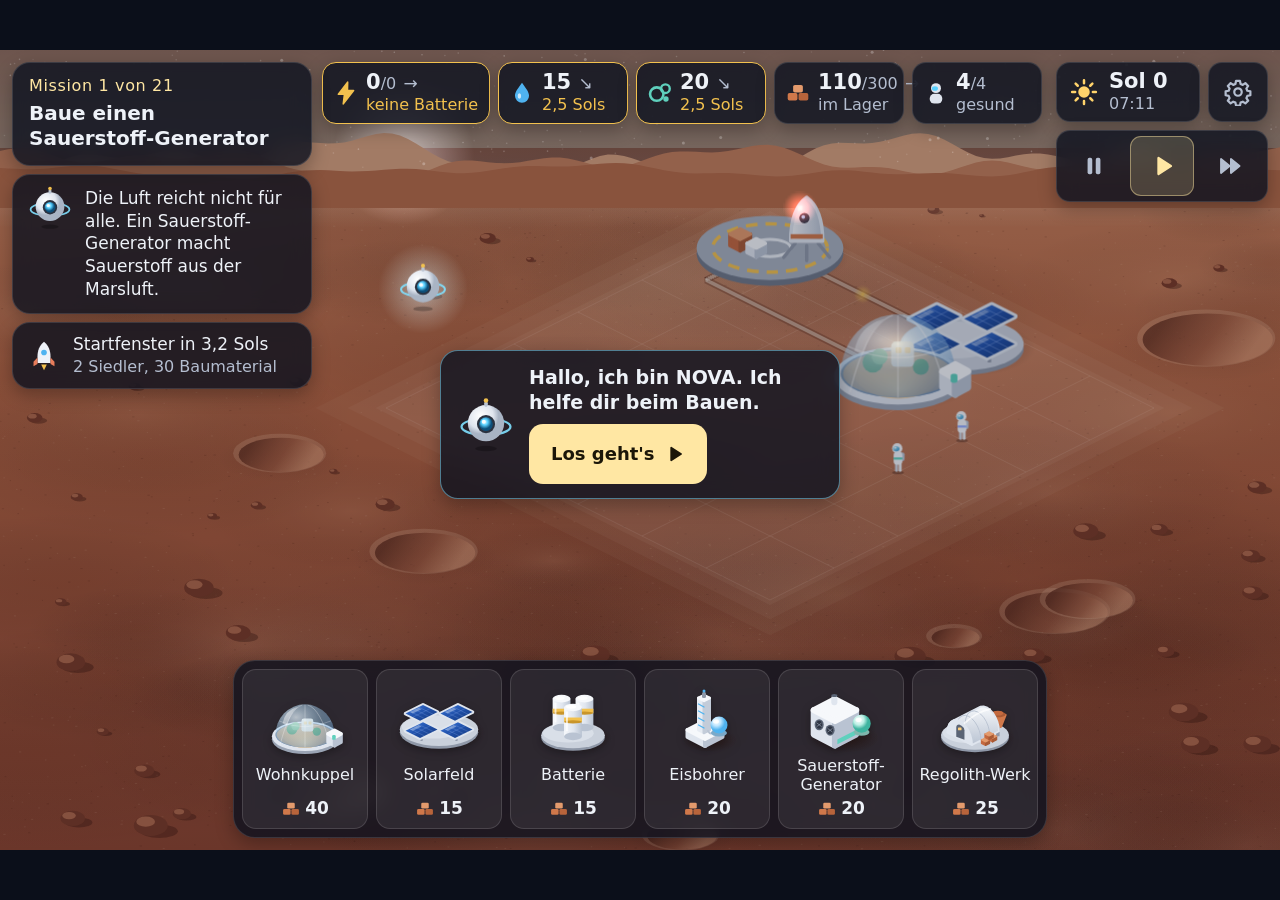
==== neue-heimat/spiel.html @ 96cd7148 "Content-Update 2026-11-18 10:43" ====
<!doctype html>
<html lang="de">
<head>
<meta charset="utf-8">
<meta name="viewport" content="width=device-width,initial-scale=1,user-scalable=no">
<title>Mission Neue Heimat</title>
<style>
  @font-face { font-family: Lexend; src: url(fonts/lexend-latin-400-normal.woff2) format('woff2'); font-weight: 400; }
  @font-face { font-family: Lexend; src: url(fonts/lexend-latin-600-normal.woff2) format('woff2'); font-weight: 600; }
  /* Layout: Bühne 1280×800 – links Missionsspalte, oben Ressourcen, rechts oben Uhr/Tempo, unten Bau-Dock (Daumenzone). */
  :root {
    --glas: rgba(12, 17, 31, .80); --glas-hell: rgba(255, 255, 255, .07); --glas-rand: rgba(255, 255, 255, .13);
    --text: #eef2f8; --text-2: #b4bed0; --akzent: #ffe7a3;
    --strom: #f2c14e; --wasser: #4fb3f0; --luft: #5fd0bd; --material: #d0784a;
    --gelb: #f2c14e; --rot: #ff6b5e; --rot-text: #ff8a7e; --gruen: #6fd39b;
    --radius: 18px; --radius-klein: 14px;
    --feder: cubic-bezier(.34, 1.56, .64, 1);
  }
  html, body { margin: 0; height: 100%; background: #0b0f1a; color: var(--text); font: 17px/1.35 Lexend, system-ui, sans-serif; overflow: hidden; -webkit-user-select: none; user-select: none; -webkit-tap-highlight-color: transparent; }
  button { font: inherit; color: inherit; cursor: pointer; }
  button:focus-visible { outline: 3px solid var(--akzent); outline-offset: 2px; }
  .sym { width: 1.4em; height: 1.4em; flex: none; display: block; }
  /* Bühne 1280×800, als Ganzes auf den Bildschirm skaliert (main.ts: passeBuehneAn); position:fixed darin bezieht sich auf die Bühne */
  #buehne { position: absolute; left: 0; top: 0; width: 1280px; height: 800px; transform-origin: 0 0; overflow: hidden; }
  #welt { position: absolute; inset: 0; }
  #hochkant { position: fixed; inset: 0; display: none; flex-direction: column; gap: 16px; align-items: center; justify-content: center; text-align: center; padding: 24px; background: #0b0f1a; font-size: 20px; z-index: 10; }
  #hochkant .sym { width: 64px; height: 64px; }
  @media (orientation: portrait) { #hochkant { display: flex; } }
  .glas { background: var(--glas); border: 1px solid var(--glas-rand); border-radius: var(--radius); backdrop-filter: blur(10px); -webkit-backdrop-filter: blur(10px); box-shadow: 0 6px 18px rgba(0, 0, 0, .28); }
  .feder { transition: transform .35s var(--feder); }
  .feder:active { transform: scale(.94); transition-duration: .08s; }

  /* Ressourcen oben */
  #leiste { position: fixed; top: 12px; left: 322px; display: flex; gap: 8px; }
  .chip { width: 130px; box-sizing: border-box; padding: 7px 10px; display: grid; grid-template-columns: auto 1fr; column-gap: 7px; align-items: center; border-radius: var(--radius-klein); }
  #chip-strom { width: 168px; }
  .chip .sym { grid-row: span 2; width: 26px; height: 26px; }
  .c-wert { font-weight: 600; font-size: 21px; line-height: 1.15; white-space: nowrap; }
  .c-wert small { font-weight: 400; color: var(--text-2); font-size: 16px; }
  .c-trend { color: var(--text-2); font-weight: 400; font-size: 17px; }
  .c-unten { font-size: 16px; color: var(--text-2); white-space: nowrap; overflow: hidden; text-overflow: ellipsis; }
  .chip.gelb { border-color: var(--gelb); } .chip.gelb .c-unten { color: var(--gelb); }
  .chip.rot { border-color: var(--rot); animation: puls 1.2s ease-in-out infinite; } .chip.rot .c-unten { color: var(--rot-text); }
  @keyframes puls { 50% { box-shadow: 0 0 0 5px rgba(255, 107, 94, .35); } }

  /* rechts oben: Uhr und Tempo */
  #oben-rechts { position: fixed; top: 12px; right: 12px; display: flex; flex-direction: column; align-items: stretch; gap: 8px; width: 212px; }
  #oben-zeile { display: flex; gap: 8px; }
  #uhr { flex: 1; padding: 6px 12px; display: grid; grid-template-columns: auto 1fr; column-gap: 10px; align-items: center; border-radius: var(--radius-klein); }
  #uhr .sym { grid-row: span 2; }
  #menue { width: 60px; flex: none; border-radius: var(--radius-klein); display: flex; align-items: center; justify-content: center; color: var(--text-2); }
  #menue .sym { width: 28px; height: 28px; }
  #menue-panel { position: fixed; z-index: 12; top: 156px; right: 12px; width: 340px; box-sizing: border-box; padding: 14px 16px; display: flex; flex-direction: column; gap: 12px; }
  .m-titel { font-size: 20px; font-weight: 600; }
  .m-zeile { display: flex; align-items: center; justify-content: space-between; gap: 10px; font-size: 17px; }
  .m-wahl { display: flex; gap: 4px; padding: 4px; border-radius: var(--radius-klein); background: var(--glas-hell); }
  .m-wahl button { min-width: 64px; min-height: 60px; border: 0; border-radius: 10px; background: transparent; color: var(--text-2); font-size: 16px; }
  .m-wahl button.an { background: rgba(255, 231, 163, .2); color: var(--akzent); box-shadow: inset 0 0 0 1px rgba(255, 231, 163, .45); }
  .m-schalter { width: 84px; height: 60px; border: 0; border-radius: 30px; background: var(--glas-hell); position: relative; }
  .m-schalter i { position: absolute; left: 6px; top: 6px; width: 48px; height: 48px; border-radius: 50%; background: var(--text-2); transition: left .3s var(--feder), background .2s; }
  .m-schalter.an { background: rgba(111, 211, 155, .3); } .m-schalter.an i { left: 30px; background: var(--gruen); }
  .m-ende { min-height: 60px; border: 1px solid var(--glas-rand); border-radius: var(--radius-klein); background: var(--glas-hell); display: flex; gap: 10px; align-items: center; justify-content: center; font-size: 17px; }
  .m-ende .sym { width: 24px; height: 24px; }
  #uhr .sym { width: 30px; height: 30px; }
  #uhr-sol { font-weight: 600; font-size: 21px; line-height: 1.15; white-space: nowrap; } #uhr-zeit { color: var(--text-2); font-size: 16px; font-variant-numeric: tabular-nums; }
  #tempo { display: flex; gap: 4px; padding: 5px; border-radius: var(--radius-klein); }
  #tempo button { flex: 1; border: 0; background: transparent; border-radius: 11px; min-height: 60px; display: flex; align-items: center; justify-content: center; color: var(--text-2); }
  #tempo button .sym { width: 28px; height: 28px; }
  #tempo button.an { background: rgba(255, 231, 163, .18); color: var(--akzent); box-shadow: inset 0 0 0 1px rgba(255, 231, 163, .45); }

  /* linke Spalte */
  #links { position: fixed; top: 12px; left: 12px; width: 300px; display: flex; flex-direction: column; gap: 8px; }
  #missionslog { padding: 12px 16px 14px; }
  #mission-zahl { font-size: 16px; color: var(--akzent); letter-spacing: .04em; }
  #mission { font-weight: 600; font-size: 20px; line-height: 1.25; margin-top: 4px; text-wrap: balance; }
  #berater-box { padding: 12px 14px; display: flex; gap: 12px; align-items: flex-start; }
  #berater-box img { width: 46px; height: 46px; flex: none; margin-top: -2px; }
  #berater { font-size: 17px; }
  #lieferung { padding: 10px 14px; display: flex; gap: 12px; align-items: center; }
  #lieferung .sym { width: 34px; height: 34px; }
  #lieferung-text { font-size: 17px; } #lieferung-text small { display: block; color: var(--text-2); font-size: 16px; }

  /* Meldungen (links unten über dem Dock) */
  #meldungen { position: fixed; left: 12px; bottom: 196px; width: 300px; display: flex; flex-direction: column-reverse; gap: 8px; pointer-events: none; }
  .meldung { padding: 9px 12px; font-size: 16px; display: flex; gap: 10px; align-items: flex-start; background: var(--glas); border: 1px solid var(--glas-rand); border-radius: var(--radius-klein); transition: opacity .5s, transform .5s var(--feder); }
  .meldung .sym { width: 24px; height: 24px; }
  .meldung.neu { opacity: 0; transform: translateX(-24px); }
  .meldung.gut { border-color: rgba(111, 211, 155, .55); } .meldung.warn { border-color: rgba(242, 193, 78, .7); }
  .meldung.weg { opacity: 0; }

  /* Bau-Dock unten */
  #dock { position: fixed; bottom: 12px; left: 50%; transform: translateX(-50%); display: flex; gap: 8px; padding: 8px; border-radius: 22px; }
  .karte { width: 126px; height: 160px; box-sizing: border-box; border: 1px solid var(--glas-rand); border-radius: var(--radius-klein); background: var(--glas-hell); display: flex; flex-direction: column; align-items: center; gap: 2px; padding: 6px 6px 8px; }
  .k-bild { width: 96px; height: 78px; object-fit: contain; filter: drop-shadow(0 3px 4px rgba(0, 0, 0, .3)); }
  .k-name { font-size: 16px; line-height: 1.15; text-align: center; flex: 1; display: flex; align-items: center; }
  .k-preis { font-size: 17px; font-weight: 600; display: flex; align-items: center; gap: 4px; }
  .k-preis .sym { width: 20px; height: 20px; }
  .karte.gewaehlt { border-color: var(--akzent); background: rgba(255, 231, 163, .16); box-shadow: 0 0 0 3px rgba(255, 231, 163, .35); transform: translateY(-8px); }
  .karte.teuer .k-bild { opacity: .4; filter: grayscale(.7); }
  .karte.teuer .k-preis { color: var(--rot-text); }
  #rueckgaengig { position: fixed; bottom: 12px; right: 12px; min-width: 150px; min-height: 72px; padding: 0 16px; display: flex; gap: 10px; align-items: center; justify-content: center; font-size: 17px; font-weight: 600; }
  #rueckgaengig .sym { width: 26px; height: 26px; }

  /* Info zu einem Gebäude */
  #info { position: fixed; right: 12px; top: 164px; width: 320px; padding: 16px; box-sizing: border-box; display: flex; flex-direction: column; gap: 10px; }
  #info-kopf { display: flex; gap: 12px; align-items: center; }
  #info-kopf > div { flex: 1; min-width: 0; }
  #info-zu { width: 56px; height: 56px; flex: none; margin: -6px -6px 0 0; border: 0; border-radius: var(--radius-klein); background: var(--glas-hell); display: flex; align-items: center; justify-content: center; }
  #info-zu .sym { width: 26px; height: 26px; }
  #info-kopf img { width: 60px; height: 56px; object-fit: contain; flex: none; }
  #info-titel { font-weight: 600; font-size: 21px; line-height: 1.2; }
  #info-lage { font-size: 16px; color: var(--text-2); }
  #info-text { font-size: 17px; }
  #info-abriss { min-height: 64px; border: 1px solid rgba(255, 107, 94, .6); background: var(--glas-hell); border-radius: var(--radius-klein); display: flex; gap: 8px; align-items: center; justify-content: center; font-size: 17px; color: #ffb3aa; }
  #info-abriss .sym { width: 24px; height: 24px; }
  #info-abriss small { font-size: 16px; color: var(--text-2); }
  #info-abriss:disabled { border-color: var(--glas-rand); color: var(--text-2); cursor: default; }
  /* Kuppel-Querschnitt */
  #querschnitt { position: fixed; inset: 0; z-index: 15; background: rgba(4, 6, 14, .55); display: flex; align-items: center; justify-content: center; transition: background .25s; }
  #querschnitt.zu { background: rgba(4, 6, 14, 0); }
  .qs-panel { width: 820px; box-sizing: border-box; padding: 14px 30px 18px; display: flex; flex-direction: column; gap: 10px; transition: transform .45s var(--feder), opacity .25s; }
  #querschnitt.zu .qs-panel { transform: scale(.12); opacity: 0; transition-timing-function: ease-in; transition-duration: .25s; }
  .qs-kopf { display: flex; align-items: center; gap: 12px; }
  .qs-kopf > div { flex: 1; }
  .qs-titel { font-size: 24px; font-weight: 600; } .qs-unter { color: var(--text-2); font-size: 16px; }
  .qs-zu { width: 60px; height: 60px; border: 0; border-radius: var(--radius-klein); background: var(--glas-hell); display: flex; align-items: center; justify-content: center; }
  .qs-zu .sym { width: 28px; height: 28px; }
  .qs-bild { position: relative; width: 760px; height: 400px; border-radius: var(--radius-klein); overflow: hidden; }
  .qs-hinter { width: 100%; height: 100%; display: block; }
  .qs-person { position: absolute; display: flex; flex-direction: column; align-items: center; }
  .qs-person img { width: 100%; display: block; }
  .qs-name { position: absolute; bottom: 100%; margin-bottom: 4px; white-space: nowrap; font-size: 16px; font-weight: 600; padding: 2px 9px; border-radius: 999px; background: rgba(12, 17, 31, .82); display: flex; gap: 5px; align-items: center; }
  .qs-name .sym { width: 18px; height: 18px; }
  .qs-name.muede { box-shadow: inset 0 0 0 1.5px var(--gelb); } .qs-name.krank { box-shadow: inset 0 0 0 1.5px var(--rot); }
  .qs-fuss { display: flex; gap: 14px; align-items: flex-end; }
  .qs-fakten { flex: 1; display: flex; flex-direction: column; gap: 6px; font-size: 16px; }
  .qs-fakten > div { display: flex; gap: 8px; align-items: flex-start; }
  .qs-fakten .sym { width: 22px; height: 22px; } .qs-fakten .kalt { color: #ffd58a; }
  .qs-abriss { min-height: 60px; padding: 0 16px; border: 1px solid rgba(255, 107, 94, .6); background: var(--glas-hell); border-radius: var(--radius-klein); display: flex; gap: 8px; align-items: center; color: #ffb3aa; font-size: 16px; }
  .qs-abriss .sym { width: 22px; height: 22px; }
  .qs-abriss:disabled { border-color: var(--glas-rand); color: var(--text-2); }
  /* Tutorial: Ring um das Ziel, NOVA-Sprechblase */
  #tut-ring { position: fixed; z-index: 10; border-radius: 22px; box-shadow: 0 0 0 3px var(--akzent), 0 0 24px 6px rgba(255, 231, 163, .55); pointer-events: none; animation: tutpuls 1.4s ease-in-out infinite; transition: all .45s var(--feder); }
  @keyframes tutpuls { 50% { box-shadow: 0 0 0 5px var(--akzent), 0 0 34px 12px rgba(255, 231, 163, .35); } }
  #tut-blase { position: fixed; z-index: 11; box-sizing: border-box; padding: 14px 16px; display: flex; gap: 14px; align-items: center; border-color: rgba(127, 224, 255, .5); transition: left .45s var(--feder), top .45s var(--feder); }
  #tut-blase img { width: 58px; height: 58px; flex: none; animation: schweben 2.4s ease-in-out infinite; }
  @keyframes schweben { 50% { transform: translateY(-4px); } }
  .tut-text { font-size: 19px; font-weight: 600; line-height: 1.3; }
  .tut-knopf { margin-top: 10px; min-height: 60px; padding: 0 22px; border: 0; border-radius: var(--radius-klein); background: var(--akzent); color: #1b1608; font-weight: 600; font-size: 18px; display: flex; gap: 8px; align-items: center; }
  .tut-knopf .sym { width: 22px; height: 22px; }
  /* Feierabend */
  #feierabend { position: fixed; inset: 0; z-index: 20; background: rgba(4, 6, 14, .6); display: flex; align-items: center; justify-content: center; }
  .fa-karte { width: 560px; box-sizing: border-box; padding: 22px 26px; display: flex; flex-direction: column; gap: 14px; animation: aufgehen .5s var(--feder); }
  @keyframes aufgehen { from { transform: scale(.85) translateY(20px); opacity: 0; } }
  .fa-kopf { display: flex; gap: 14px; align-items: center; }
  .fa-kopf .sym { width: 44px; height: 44px; }
  .fa-titel { font-size: 28px; font-weight: 600; } .fa-unter { color: var(--text-2); font-size: 16px; }
  .fa-liste { display: flex; flex-direction: column; gap: 8px; }
  .fa-zeile { display: flex; gap: 10px; align-items: center; font-size: 17px; min-height: 36px; }
  .fa-zeile .sym { width: 26px; height: 26px; } .fa-zeile.warn { color: #ffd58a; }
  .fa-bilder { display: flex; gap: 2px; flex-wrap: wrap; } .fa-bilder img { width: 52px; height: 44px; object-fit: contain; }
  .fa-ziel { padding: 10px 14px; border-radius: var(--radius-klein); background: var(--glas-hell); font-size: 17px; }
  .fa-ziel span { color: var(--akzent); font-weight: 600; }
  .fa-knoepfe { display: flex; gap: 10px; }
  .fa-weiter { flex: 1.4; min-height: 72px; border: 0; border-radius: var(--radius-klein); background: var(--akzent); color: #1b1608; font-weight: 600; font-size: 19px; display: flex; gap: 8px; align-items: center; justify-content: center; }
  .fa-weiter .sym { width: 24px; height: 24px; }
  .fa-schluss { flex: 1; min-height: 72px; border: 1px solid var(--glas-rand); border-radius: var(--radius-klein); background: var(--glas-hell); font-size: 17px; }
  .fa-abschied { align-items: center; text-align: center; } .fa-abschied > .sym { width: 56px; height: 56px; } .fa-abschied .fa-weiter { flex: none; padding: 0 24px; width: 100%; }
  [hidden] { display: none !important; }
  /* Hochkant gehalten: Hinweis über allem (außerhalb der skalierten Bühne, damit er groß bleibt) */
  #drehen { position: fixed; inset: 0; z-index: 50; background: #0b0f1a; color: var(--text); display: flex; flex-direction: column; align-items: center; justify-content: center; gap: 22px; font-size: 26px; font-weight: 600; text-align: center; padding: 24px; }
  #drehen[hidden] { display: none; }
  #drehen .sym { width: 120px; height: 120px; color: var(--akzent); animation: drehen 2.4s var(--feder) infinite; }
  #drehen small { font-size: 19px; font-weight: 400; color: var(--text-2); }
  @keyframes drehen { 0%, 25% { transform: rotate(90deg); } 60%, 100% { transform: rotate(0deg); } }
  /* Messmodus: Glas ohne Unschärfe (deckender) */
  body.ohne-glas .glas { backdrop-filter: none; -webkit-backdrop-filter: none; background: rgba(12, 17, 31, .92); }
  /* Weniger Bewegung (Einstellung; Standard folgt prefers-reduced-motion) */
  body.ruhig *, body.ruhig *::before { transition: none !important; animation: none !important; }
</style>
</head>
<body>
<div id="hochkant"></div>
<div id="buehne">
<div id="welt"></div>
<div id="leiste">
  <div class="chip glas" id="chip-strom"></div>
  <div class="chip glas" id="chip-wasser"></div>
  <div class="chip glas" id="chip-luft"></div>
  <div class="chip glas" id="chip-material"></div>
  <div class="chip glas" id="chip-bewohner"></div>
</div>
<div id="links">
  <div id="missionslog" class="glas"><div id="mission-zahl"></div><div id="mission"></div></div>
  <div id="berater-box" class="glas"><img id="nova-bild" alt=""><span id="berater"></span></div>
  <div id="lieferung" class="glas"></div>
</div>
<div id="oben-rechts">
  <div id="oben-zeile"><div id="uhr" class="glas"></div><button id="menue" class="glas feder" aria-label="Einstellungen"></button></div>
  <div id="tempo" class="glas"><button id="tempo-pause" class="feder" aria-label="Pause"></button><button id="tempo-1" class="feder" aria-label="Normal"></button><button id="tempo-2" class="feder" aria-label="Doppelt so schnell"></button></div>
</div>
<div id="meldungen"></div>
<button id="rueckgaengig" class="glas feder" hidden></button>
<div id="info" class="glas" hidden>
  <div id="info-kopf"><img id="info-bild" alt=""><div><div id="info-titel"></div><div id="info-lage"></div></div><button id="info-zu" class="feder" aria-label="Schließen"></button></div>
  <div id="info-text"></div>
  <button id="info-abriss" class="feder"></button>
</div>
<div id="dock" class="glas"></div>
</div>
<script src="phaser.min.js"></script>
<script src="spiel.js"></script>
</body>
</html>
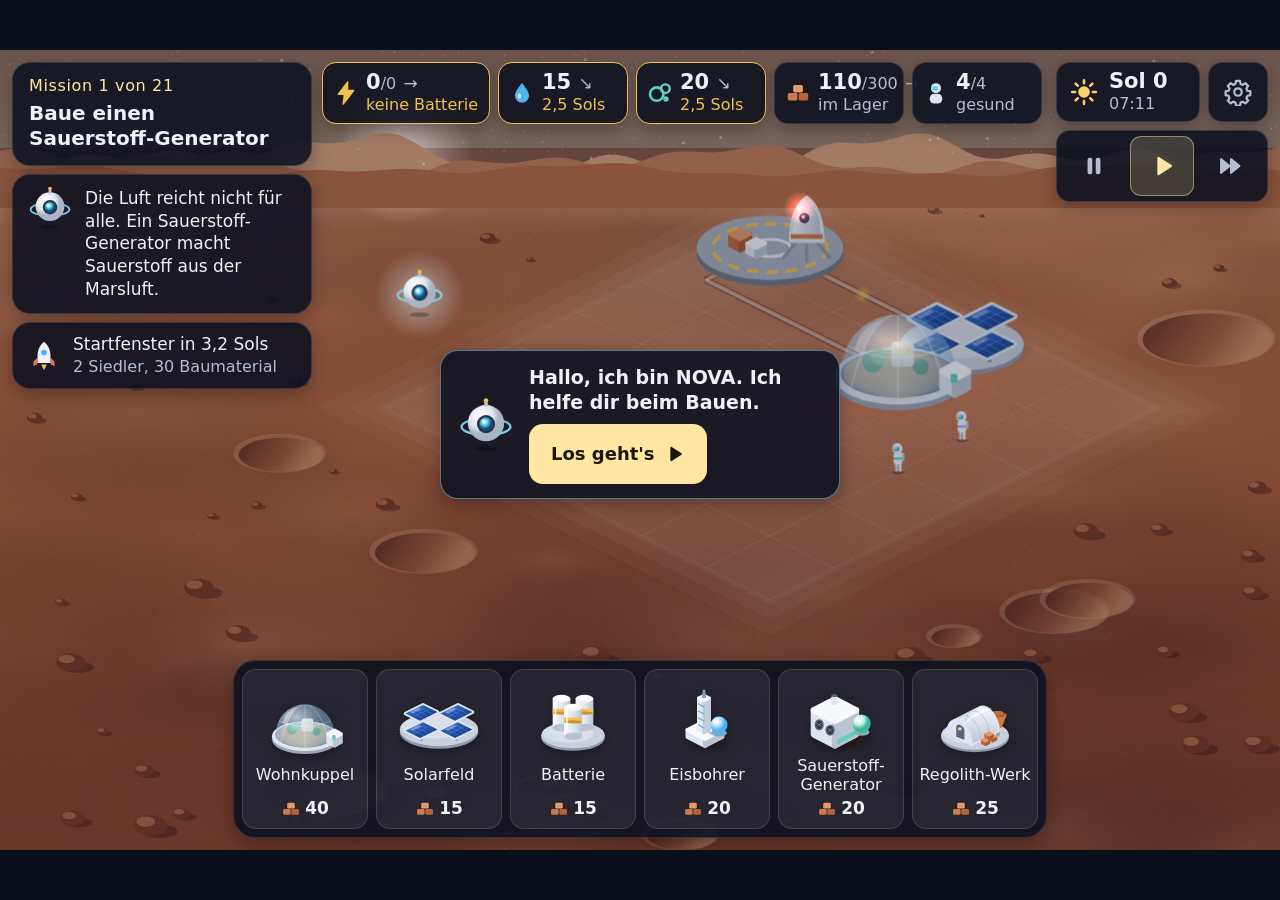
==== commit 383c36dd: "Content-Update 2026-11-18 16:27" ====
--- a/neue-heimat/spiel.html
+++ b/neue-heimat/spiel.html
@@ -9,7 +9,7 @@
   @font-face { font-family: Lexend; src: url(fonts/lexend-latin-600-normal.woff2) format('woff2'); font-weight: 600; }
   /* Layout: Bühne 1280×800 – links Missionsspalte, oben Ressourcen, rechts oben Uhr/Tempo, unten Bau-Dock (Daumenzone). */
   :root {
-    --glas: rgba(12, 17, 31, .80); --glas-hell: rgba(255, 255, 255, .07); --glas-rand: rgba(255, 255, 255, .13);
+    --glas: rgba(12, 17, 31, .88); --glas-hell: rgba(255, 255, 255, .07); --glas-rand: rgba(255, 255, 255, .13);
     --text: #eef2f8; --text-2: #b4bed0; --akzent: #ffe7a3;
     --strom: #f2c14e; --wasser: #4fb3f0; --luft: #5fd0bd; --material: #d0784a;
     --gelb: #f2c14e; --rot: #ff6b5e; --rot-text: #ff8a7e; --gruen: #6fd39b;
@@ -26,7 +26,7 @@
   #hochkant { position: fixed; inset: 0; display: none; flex-direction: column; gap: 16px; align-items: center; justify-content: center; text-align: center; padding: 24px; background: #0b0f1a; font-size: 20px; z-index: 10; }
   #hochkant .sym { width: 64px; height: 64px; }
   @media (orientation: portrait) { #hochkant { display: flex; } }
-  .glas { background: var(--glas); border: 1px solid var(--glas-rand); border-radius: var(--radius); backdrop-filter: blur(10px); -webkit-backdrop-filter: blur(10px); box-shadow: 0 6px 18px rgba(0, 0, 0, .28); }
+  .glas { background: var(--glas); border: 1px solid var(--glas-rand); border-radius: var(--radius); box-shadow: 0 6px 18px rgba(0, 0, 0, .28); }
   .feder { transition: transform .35s var(--feder); }
   .feder:active { transform: scale(.94); transition-duration: .08s; }
 
@@ -40,8 +40,10 @@
   .c-trend { color: var(--text-2); font-weight: 400; font-size: 17px; }
   .c-unten { font-size: 16px; color: var(--text-2); white-space: nowrap; overflow: hidden; text-overflow: ellipsis; }
   .chip.gelb { border-color: var(--gelb); } .chip.gelb .c-unten { color: var(--gelb); }
-  .chip.rot { border-color: var(--rot); animation: puls 1.2s ease-in-out infinite; } .chip.rot .c-unten { color: var(--rot-text); }
-  @keyframes puls { 50% { box-shadow: 0 0 0 5px rgba(255, 107, 94, .35); } }
+  .chip.rot { border-color: var(--rot); position: relative; }
+  /* Pulsieren nur über die Deckkraft eines eigenen Rings: das schafft der Grafikchip allein, ohne Neuzeichnen */
+  .chip.rot::after { content: ''; position: absolute; inset: -1px; border-radius: inherit; box-shadow: 0 0 0 5px rgba(255, 107, 94, .35); opacity: 0; pointer-events: none; will-change: opacity; animation: puls 1.2s ease-in-out infinite; } .chip.rot .c-unten { color: var(--rot-text); }
+  @keyframes puls { 50% { opacity: 1; } }
 
   /* rechts oben: Uhr und Tempo */
   #oben-rechts { position: fixed; top: 12px; right: 12px; display: flex; flex-direction: column; align-items: stretch; gap: 8px; width: 212px; }
@@ -173,8 +175,8 @@
   #drehen .sym { width: 120px; height: 120px; color: var(--akzent); animation: drehen 2.4s var(--feder) infinite; }
   #drehen small { font-size: 19px; font-weight: 400; color: var(--text-2); }
   @keyframes drehen { 0%, 25% { transform: rotate(90deg); } 60%, 100% { transform: rotate(0deg); } }
-  /* Messmodus: Glas ohne Unschärfe (deckender) */
-  body.ohne-glas .glas { backdrop-filter: none; -webkit-backdrop-filter: none; background: rgba(12, 17, 31, .92); }
+  /* Messmodus: Bedienleiste ausgeblendet (nur die Spielwelt bleibt) */
+  body.ohne-leiste #buehne > :not(#welt) { display: none !important; }
   /* Weniger Bewegung (Einstellung; Standard folgt prefers-reduced-motion) */
   body.ruhig *, body.ruhig *::before { transition: none !important; animation: none !important; }
 </style>
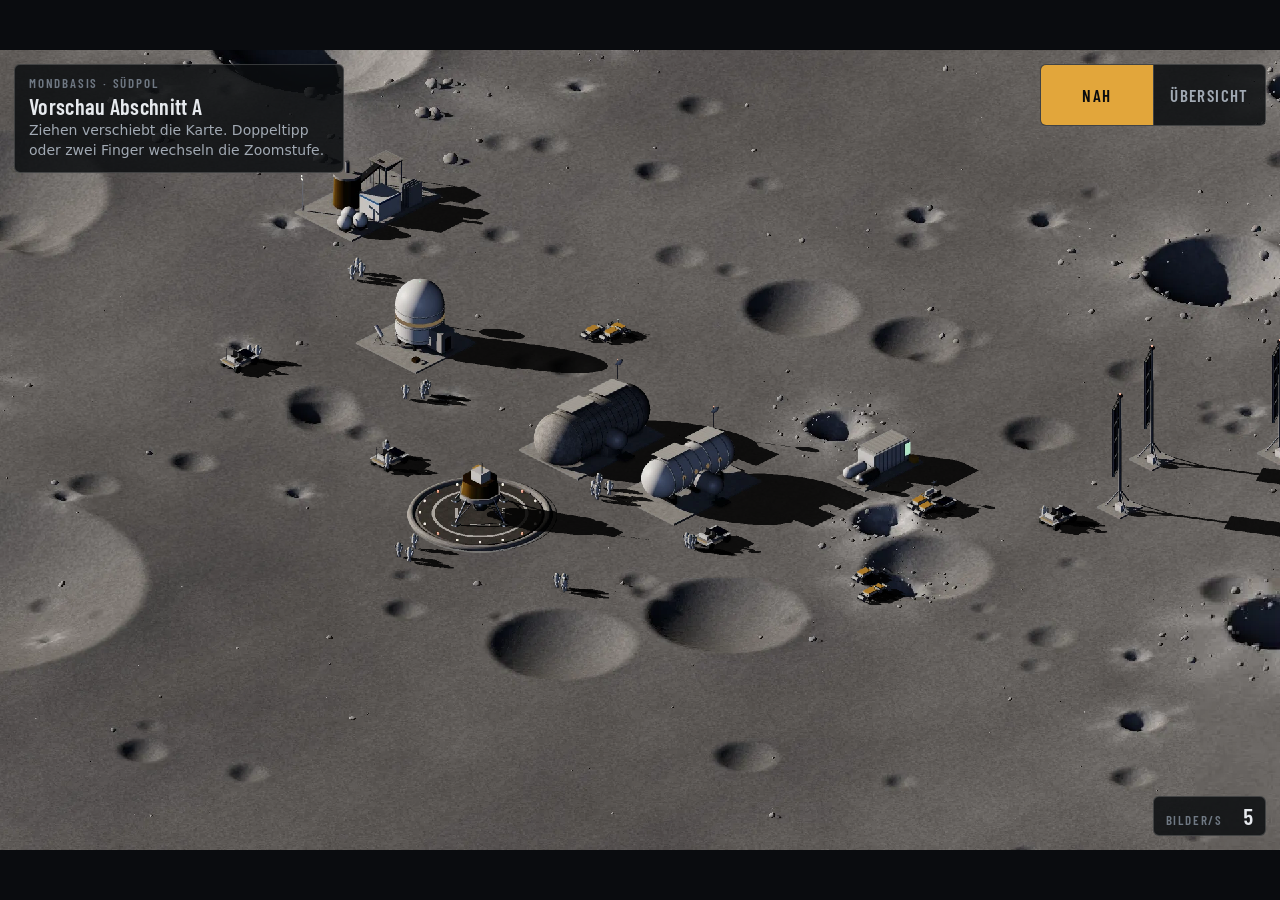
==== commit 05009d7a: "Content-Update 2026-11-18 19:56" ====
--- a/neue-heimat/spiel.html
+++ b/neue-heimat/spiel.html
@@ -4,212 +4,55 @@
 <meta charset="utf-8">
 <meta name="viewport" content="width=device-width,initial-scale=1,user-scalable=no">
 <title>Mission Neue Heimat</title>
+<link rel="stylesheet" href="schrift.css">
 <style>
-  @font-face { font-family: Lexend; src: url(fonts/lexend-latin-400-normal.woff2) format('woff2'); font-weight: 400; }
-  @font-face { font-family: Lexend; src: url(fonts/lexend-latin-600-normal.woff2) format('woff2'); font-weight: 600; }
-  /* Layout: Bühne 1280×800 – links Missionsspalte, oben Ressourcen, rechts oben Uhr/Tempo, unten Bau-Dock (Daumenzone). */
+  /* Leitstand (GLANZ): Graphit-Flächen, eine Akzentfarbe Bernstein, Barlow Condensed für Titel und Zahlen.
+     Bühne 1280×800, als Ganzes skaliert (main.ts). Abschnitt A: nur Kopf, Zoom, Bildrate, Beenden. */
   :root {
-    --glas: rgba(12, 17, 31, .88); --glas-hell: rgba(255, 255, 255, .07); --glas-rand: rgba(255, 255, 255, .13);
-    --text: #eef2f8; --text-2: #b4bed0; --akzent: #ffe7a3;
-    --strom: #f2c14e; --wasser: #4fb3f0; --luft: #5fd0bd; --material: #d0784a;
-    --gelb: #f2c14e; --rot: #ff6b5e; --rot-text: #ff8a7e; --gruen: #6fd39b;
-    --radius: 18px; --radius-klein: 14px;
-    --feder: cubic-bezier(.34, 1.56, .64, 1);
+    --bg0: #0a0c0f; --tafel: rgba(12, 14, 17, .86); --linie: rgba(255, 255, 255, .10); --linie2: rgba(255, 255, 255, .18);
+    --txt: #e6e9ed; --txt2: #a1a9b3; --txt3: #6f7883; --akzent: #e2a63b;
+    --titel: "Barlow Condensed", "Roboto Condensed", "Arial Narrow", sans-serif;
+    --text: Roboto, "Segoe UI", system-ui, sans-serif;
   }
-  html, body { margin: 0; height: 100%; background: #0b0f1a; color: var(--text); font: 17px/1.35 Lexend, system-ui, sans-serif; overflow: hidden; -webkit-user-select: none; user-select: none; -webkit-tap-highlight-color: transparent; }
-  button { font: inherit; color: inherit; cursor: pointer; }
-  button:focus-visible { outline: 3px solid var(--akzent); outline-offset: 2px; }
-  .sym { width: 1.4em; height: 1.4em; flex: none; display: block; }
-  /* Bühne 1280×800, als Ganzes auf den Bildschirm skaliert (main.ts: passeBuehneAn); position:fixed darin bezieht sich auf die Bühne */
+  html, body { margin: 0; height: 100%; background: var(--bg0); color: var(--txt); font: 400 16px/1.4 var(--text); overflow: hidden; -webkit-user-select: none; user-select: none; -webkit-tap-highlight-color: transparent; touch-action: none; }
   #buehne { position: absolute; left: 0; top: 0; width: 1280px; height: 800px; transform-origin: 0 0; overflow: hidden; }
   #welt { position: absolute; inset: 0; }
-  #hochkant { position: fixed; inset: 0; display: none; flex-direction: column; gap: 16px; align-items: center; justify-content: center; text-align: center; padding: 24px; background: #0b0f1a; font-size: 20px; z-index: 10; }
-  #hochkant .sym { width: 64px; height: 64px; }
-  @media (orientation: portrait) { #hochkant { display: flex; } }
-  .glas { background: var(--glas); border: 1px solid var(--glas-rand); border-radius: var(--radius); box-shadow: 0 6px 18px rgba(0, 0, 0, .28); }
-  .feder { transition: transform .35s var(--feder); }
-  .feder:active { transform: scale(.94); transition-duration: .08s; }
-
-  /* Ressourcen oben */
-  #leiste { position: fixed; top: 12px; left: 322px; display: flex; gap: 8px; }
-  .chip { width: 130px; box-sizing: border-box; padding: 7px 10px; display: grid; grid-template-columns: auto 1fr; column-gap: 7px; align-items: center; border-radius: var(--radius-klein); }
-  #chip-strom { width: 168px; }
-  .chip .sym { grid-row: span 2; width: 26px; height: 26px; }
-  .c-wert { font-weight: 600; font-size: 21px; line-height: 1.15; white-space: nowrap; }
-  .c-wert small { font-weight: 400; color: var(--text-2); font-size: 16px; }
-  .c-trend { color: var(--text-2); font-weight: 400; font-size: 17px; }
-  .c-unten { font-size: 16px; color: var(--text-2); white-space: nowrap; overflow: hidden; text-overflow: ellipsis; }
-  .chip.gelb { border-color: var(--gelb); } .chip.gelb .c-unten { color: var(--gelb); }
-  .chip.rot { border-color: var(--rot); position: relative; }
-  /* Pulsieren nur über die Deckkraft eines eigenen Rings: das schafft der Grafikchip allein, ohne Neuzeichnen */
-  .chip.rot::after { content: ''; position: absolute; inset: -1px; border-radius: inherit; box-shadow: 0 0 0 5px rgba(255, 107, 94, .35); opacity: 0; pointer-events: none; will-change: opacity; animation: puls 1.2s ease-in-out infinite; } .chip.rot .c-unten { color: var(--rot-text); }
-  @keyframes puls { 50% { opacity: 1; } }
-
-  /* rechts oben: Uhr und Tempo */
-  #oben-rechts { position: fixed; top: 12px; right: 12px; display: flex; flex-direction: column; align-items: stretch; gap: 8px; width: 212px; }
-  #oben-zeile { display: flex; gap: 8px; }
-  #uhr { flex: 1; padding: 6px 12px; display: grid; grid-template-columns: auto 1fr; column-gap: 10px; align-items: center; border-radius: var(--radius-klein); }
-  #uhr .sym { grid-row: span 2; }
-  #menue { width: 60px; flex: none; border-radius: var(--radius-klein); display: flex; align-items: center; justify-content: center; color: var(--text-2); }
-  #menue .sym { width: 28px; height: 28px; }
-  #menue-panel { position: fixed; z-index: 12; top: 156px; right: 12px; width: 340px; box-sizing: border-box; padding: 14px 16px; display: flex; flex-direction: column; gap: 12px; }
-  .m-titel { font-size: 20px; font-weight: 600; }
-  .m-zeile { display: flex; align-items: center; justify-content: space-between; gap: 10px; font-size: 17px; }
-  .m-wahl { display: flex; gap: 4px; padding: 4px; border-radius: var(--radius-klein); background: var(--glas-hell); }
-  .m-wahl button { min-width: 64px; min-height: 60px; border: 0; border-radius: 10px; background: transparent; color: var(--text-2); font-size: 16px; }
-  .m-wahl button.an { background: rgba(255, 231, 163, .2); color: var(--akzent); box-shadow: inset 0 0 0 1px rgba(255, 231, 163, .45); }
-  .m-schalter { width: 84px; height: 60px; border: 0; border-radius: 30px; background: var(--glas-hell); position: relative; }
-  .m-schalter i { position: absolute; left: 6px; top: 6px; width: 48px; height: 48px; border-radius: 50%; background: var(--text-2); transition: left .3s var(--feder), background .2s; }
-  .m-schalter.an { background: rgba(111, 211, 155, .3); } .m-schalter.an i { left: 30px; background: var(--gruen); }
-  .m-ende { min-height: 60px; border: 1px solid var(--glas-rand); border-radius: var(--radius-klein); background: var(--glas-hell); display: flex; gap: 10px; align-items: center; justify-content: center; font-size: 17px; }
-  .m-ende .sym { width: 24px; height: 24px; }
-  #uhr .sym { width: 30px; height: 30px; }
-  #uhr-sol { font-weight: 600; font-size: 21px; line-height: 1.15; white-space: nowrap; } #uhr-zeit { color: var(--text-2); font-size: 16px; font-variant-numeric: tabular-nums; }
-  #tempo { display: flex; gap: 4px; padding: 5px; border-radius: var(--radius-klein); }
-  #tempo button { flex: 1; border: 0; background: transparent; border-radius: 11px; min-height: 60px; display: flex; align-items: center; justify-content: center; color: var(--text-2); }
-  #tempo button .sym { width: 28px; height: 28px; }
-  #tempo button.an { background: rgba(255, 231, 163, .18); color: var(--akzent); box-shadow: inset 0 0 0 1px rgba(255, 231, 163, .45); }
-
-  /* linke Spalte */
-  #links { position: fixed; top: 12px; left: 12px; width: 300px; display: flex; flex-direction: column; gap: 8px; }
-  #missionslog { padding: 12px 16px 14px; }
-  #mission-zahl { font-size: 16px; color: var(--akzent); letter-spacing: .04em; }
-  #mission { font-weight: 600; font-size: 20px; line-height: 1.25; margin-top: 4px; text-wrap: balance; }
-  #berater-box { padding: 12px 14px; display: flex; gap: 12px; align-items: flex-start; }
-  #berater-box img { width: 46px; height: 46px; flex: none; margin-top: -2px; }
-  #berater { font-size: 17px; }
-  #lieferung { padding: 10px 14px; display: flex; gap: 12px; align-items: center; }
-  #lieferung .sym { width: 34px; height: 34px; }
-  #lieferung-text { font-size: 17px; } #lieferung-text small { display: block; color: var(--text-2); font-size: 16px; }
-
-  /* Meldungen (links unten über dem Dock) */
-  #meldungen { position: fixed; left: 12px; bottom: 196px; width: 300px; display: flex; flex-direction: column-reverse; gap: 8px; pointer-events: none; }
-  .meldung { padding: 9px 12px; font-size: 16px; display: flex; gap: 10px; align-items: flex-start; background: var(--glas); border: 1px solid var(--glas-rand); border-radius: var(--radius-klein); transition: opacity .5s, transform .5s var(--feder); }
-  .meldung .sym { width: 24px; height: 24px; }
-  .meldung.neu { opacity: 0; transform: translateX(-24px); }
-  .meldung.gut { border-color: rgba(111, 211, 155, .55); } .meldung.warn { border-color: rgba(242, 193, 78, .7); }
-  .meldung.weg { opacity: 0; }
-
-  /* Bau-Dock unten */
-  #dock { position: fixed; bottom: 12px; left: 50%; transform: translateX(-50%); display: flex; gap: 8px; padding: 8px; border-radius: 22px; }
-  .karte { width: 126px; height: 160px; box-sizing: border-box; border: 1px solid var(--glas-rand); border-radius: var(--radius-klein); background: var(--glas-hell); display: flex; flex-direction: column; align-items: center; gap: 2px; padding: 6px 6px 8px; }
-  .k-bild { width: 96px; height: 78px; object-fit: contain; filter: drop-shadow(0 3px 4px rgba(0, 0, 0, .3)); }
-  .k-name { font-size: 16px; line-height: 1.15; text-align: center; flex: 1; display: flex; align-items: center; }
-  .k-preis { font-size: 17px; font-weight: 600; display: flex; align-items: center; gap: 4px; }
-  .k-preis .sym { width: 20px; height: 20px; }
-  .karte.gewaehlt { border-color: var(--akzent); background: rgba(255, 231, 163, .16); box-shadow: 0 0 0 3px rgba(255, 231, 163, .35); transform: translateY(-8px); }
-  .karte.teuer .k-bild { opacity: .4; filter: grayscale(.7); }
-  .karte.teuer .k-preis { color: var(--rot-text); }
-  #rueckgaengig { position: fixed; bottom: 12px; right: 12px; min-width: 150px; min-height: 72px; padding: 0 16px; display: flex; gap: 10px; align-items: center; justify-content: center; font-size: 17px; font-weight: 600; }
-  #rueckgaengig .sym { width: 26px; height: 26px; }
-
-  /* Info zu einem Gebäude */
-  #info { position: fixed; right: 12px; top: 164px; width: 320px; padding: 16px; box-sizing: border-box; display: flex; flex-direction: column; gap: 10px; }
-  #info-kopf { display: flex; gap: 12px; align-items: center; }
-  #info-kopf > div { flex: 1; min-width: 0; }
-  #info-zu { width: 56px; height: 56px; flex: none; margin: -6px -6px 0 0; border: 0; border-radius: var(--radius-klein); background: var(--glas-hell); display: flex; align-items: center; justify-content: center; }
-  #info-zu .sym { width: 26px; height: 26px; }
-  #info-kopf img { width: 60px; height: 56px; object-fit: contain; flex: none; }
-  #info-titel { font-weight: 600; font-size: 21px; line-height: 1.2; }
-  #info-lage { font-size: 16px; color: var(--text-2); }
-  #info-text { font-size: 17px; }
-  #info-abriss { min-height: 64px; border: 1px solid rgba(255, 107, 94, .6); background: var(--glas-hell); border-radius: var(--radius-klein); display: flex; gap: 8px; align-items: center; justify-content: center; font-size: 17px; color: #ffb3aa; }
-  #info-abriss .sym { width: 24px; height: 24px; }
-  #info-abriss small { font-size: 16px; color: var(--text-2); }
-  #info-abriss:disabled { border-color: var(--glas-rand); color: var(--text-2); cursor: default; }
-  /* Kuppel-Querschnitt */
-  #querschnitt { position: fixed; inset: 0; z-index: 15; background: rgba(4, 6, 14, .55); display: flex; align-items: center; justify-content: center; transition: background .25s; }
-  #querschnitt.zu { background: rgba(4, 6, 14, 0); }
-  .qs-panel { width: 820px; box-sizing: border-box; padding: 14px 30px 18px; display: flex; flex-direction: column; gap: 10px; transition: transform .45s var(--feder), opacity .25s; }
-  #querschnitt.zu .qs-panel { transform: scale(.12); opacity: 0; transition-timing-function: ease-in; transition-duration: .25s; }
-  .qs-kopf { display: flex; align-items: center; gap: 12px; }
-  .qs-kopf > div { flex: 1; }
-  .qs-titel { font-size: 24px; font-weight: 600; } .qs-unter { color: var(--text-2); font-size: 16px; }
-  .qs-zu { width: 60px; height: 60px; border: 0; border-radius: var(--radius-klein); background: var(--glas-hell); display: flex; align-items: center; justify-content: center; }
-  .qs-zu .sym { width: 28px; height: 28px; }
-  .qs-bild { position: relative; width: 760px; height: 400px; border-radius: var(--radius-klein); overflow: hidden; }
-  .qs-hinter { width: 100%; height: 100%; display: block; }
-  .qs-person { position: absolute; display: flex; flex-direction: column; align-items: center; }
-  .qs-person img { width: 100%; display: block; }
-  .qs-name { position: absolute; bottom: 100%; margin-bottom: 4px; white-space: nowrap; font-size: 16px; font-weight: 600; padding: 2px 9px; border-radius: 999px; background: rgba(12, 17, 31, .82); display: flex; gap: 5px; align-items: center; }
-  .qs-name .sym { width: 18px; height: 18px; }
-  .qs-name.muede { box-shadow: inset 0 0 0 1.5px var(--gelb); } .qs-name.krank { box-shadow: inset 0 0 0 1.5px var(--rot); }
-  .qs-fuss { display: flex; gap: 14px; align-items: flex-end; }
-  .qs-fakten { flex: 1; display: flex; flex-direction: column; gap: 6px; font-size: 16px; }
-  .qs-fakten > div { display: flex; gap: 8px; align-items: flex-start; }
-  .qs-fakten .sym { width: 22px; height: 22px; } .qs-fakten .kalt { color: #ffd58a; }
-  .qs-abriss { min-height: 60px; padding: 0 16px; border: 1px solid rgba(255, 107, 94, .6); background: var(--glas-hell); border-radius: var(--radius-klein); display: flex; gap: 8px; align-items: center; color: #ffb3aa; font-size: 16px; }
-  .qs-abriss .sym { width: 22px; height: 22px; }
-  .qs-abriss:disabled { border-color: var(--glas-rand); color: var(--text-2); }
-  /* Tutorial: Ring um das Ziel, NOVA-Sprechblase */
-  #tut-ring { position: fixed; z-index: 10; border-radius: 22px; box-shadow: 0 0 0 3px var(--akzent), 0 0 24px 6px rgba(255, 231, 163, .55); pointer-events: none; animation: tutpuls 1.4s ease-in-out infinite; transition: all .45s var(--feder); }
-  @keyframes tutpuls { 50% { box-shadow: 0 0 0 5px var(--akzent), 0 0 34px 12px rgba(255, 231, 163, .35); } }
-  #tut-blase { position: fixed; z-index: 11; box-sizing: border-box; padding: 14px 16px; display: flex; gap: 14px; align-items: center; border-color: rgba(127, 224, 255, .5); transition: left .45s var(--feder), top .45s var(--feder); }
-  #tut-blase img { width: 58px; height: 58px; flex: none; animation: schweben 2.4s ease-in-out infinite; }
-  @keyframes schweben { 50% { transform: translateY(-4px); } }
-  .tut-text { font-size: 19px; font-weight: 600; line-height: 1.3; }
-  .tut-knopf { margin-top: 10px; min-height: 60px; padding: 0 22px; border: 0; border-radius: var(--radius-klein); background: var(--akzent); color: #1b1608; font-weight: 600; font-size: 18px; display: flex; gap: 8px; align-items: center; }
-  .tut-knopf .sym { width: 22px; height: 22px; }
-  /* Feierabend */
-  #feierabend { position: fixed; inset: 0; z-index: 20; background: rgba(4, 6, 14, .6); display: flex; align-items: center; justify-content: center; }
-  .fa-karte { width: 560px; box-sizing: border-box; padding: 22px 26px; display: flex; flex-direction: column; gap: 14px; animation: aufgehen .5s var(--feder); }
-  @keyframes aufgehen { from { transform: scale(.85) translateY(20px); opacity: 0; } }
-  .fa-kopf { display: flex; gap: 14px; align-items: center; }
-  .fa-kopf .sym { width: 44px; height: 44px; }
-  .fa-titel { font-size: 28px; font-weight: 600; } .fa-unter { color: var(--text-2); font-size: 16px; }
-  .fa-liste { display: flex; flex-direction: column; gap: 8px; }
-  .fa-zeile { display: flex; gap: 10px; align-items: center; font-size: 17px; min-height: 36px; }
-  .fa-zeile .sym { width: 26px; height: 26px; } .fa-zeile.warn { color: #ffd58a; }
-  .fa-bilder { display: flex; gap: 2px; flex-wrap: wrap; } .fa-bilder img { width: 52px; height: 44px; object-fit: contain; }
-  .fa-ziel { padding: 10px 14px; border-radius: var(--radius-klein); background: var(--glas-hell); font-size: 17px; }
-  .fa-ziel span { color: var(--akzent); font-weight: 600; }
-  .fa-knoepfe { display: flex; gap: 10px; }
-  .fa-weiter { flex: 1.4; min-height: 72px; border: 0; border-radius: var(--radius-klein); background: var(--akzent); color: #1b1608; font-weight: 600; font-size: 19px; display: flex; gap: 8px; align-items: center; justify-content: center; }
-  .fa-weiter .sym { width: 24px; height: 24px; }
-  .fa-schluss { flex: 1; min-height: 72px; border: 1px solid var(--glas-rand); border-radius: var(--radius-klein); background: var(--glas-hell); font-size: 17px; }
-  .fa-abschied { align-items: center; text-align: center; } .fa-abschied > .sym { width: 56px; height: 56px; } .fa-abschied .fa-weiter { flex: none; padding: 0 24px; width: 100%; }
+  #welt canvas { display: block; }
+  .tafel { position: absolute; background: var(--tafel); border: 1px solid var(--linie2); border-radius: 6px; }
+  .ue { font: 600 13px var(--titel); letter-spacing: 1.8px; text-transform: uppercase; color: var(--txt3); }
+  #kopf { left: 14px; top: 14px; width: 300px; padding: 10px 14px 12px; display: flex; flex-direction: column; gap: 3px; }
+  #kopf .titel { font: 600 22px/1.1 var(--titel); letter-spacing: .3px; }
+  #kopf .klein { font-size: 14px; color: var(--txt2); }
+  #zoom { right: 14px; top: 14px; display: grid; grid-template-columns: 1fr 1fr; overflow: hidden; }
+  #zoom button { min-width: 112px; min-height: 60px; border: 0; background: transparent; color: var(--txt2); font: 600 17px var(--titel); letter-spacing: 1.4px; text-transform: uppercase; cursor: pointer; }
+  #zoom button + button { border-left: 1px solid var(--linie2); }
+  #zoom button[aria-pressed="true"] { background: var(--akzent); color: var(--bg0); }
+  #zoom button:focus-visible, #beenden:focus-visible { outline: 2px solid var(--akzent); outline-offset: -2px; }
+  #bps { right: 14px; bottom: 14px; padding: 6px 12px; display: flex; gap: 10px; align-items: baseline; }
+  #bps-wert { font: 600 22px var(--titel); font-variant-numeric: tabular-nums; min-width: 2ch; text-align: right; }
+  #beenden { left: 14px; bottom: 14px; min-width: 140px; min-height: 60px; color: var(--txt); font: 600 17px var(--titel); letter-spacing: 1.4px; text-transform: uppercase; cursor: pointer; }
+  body.messung #kopf, body.messung #zoom, body.messung #beenden { display: none; }
+  #drehen { position: fixed; inset: 0; z-index: 50; background: var(--bg0); display: flex; flex-direction: column; align-items: center; justify-content: center; gap: 12px; text-align: center; padding: 24px; font: 600 26px var(--titel); letter-spacing: .4px; }
+  #drehen small { font: 400 18px var(--text); color: var(--txt2); }
   [hidden] { display: none !important; }
-  /* Hochkant gehalten: Hinweis über allem (außerhalb der skalierten Bühne, damit er groß bleibt) */
-  #drehen { position: fixed; inset: 0; z-index: 50; background: #0b0f1a; color: var(--text); display: flex; flex-direction: column; align-items: center; justify-content: center; gap: 22px; font-size: 26px; font-weight: 600; text-align: center; padding: 24px; }
-  #drehen[hidden] { display: none; }
-  #drehen .sym { width: 120px; height: 120px; color: var(--akzent); animation: drehen 2.4s var(--feder) infinite; }
-  #drehen small { font-size: 19px; font-weight: 400; color: var(--text-2); }
-  @keyframes drehen { 0%, 25% { transform: rotate(90deg); } 60%, 100% { transform: rotate(0deg); } }
-  /* Messmodus: Bedienleiste ausgeblendet (nur die Spielwelt bleibt) */
-  body.ohne-leiste #buehne > :not(#welt) { display: none !important; }
-  /* Weniger Bewegung (Einstellung; Standard folgt prefers-reduced-motion) */
-  body.ruhig *, body.ruhig *::before { transition: none !important; animation: none !important; }
 </style>
 </head>
 <body>
-<div id="hochkant"></div>
 <div id="buehne">
-<div id="welt"></div>
-<div id="leiste">
-  <div class="chip glas" id="chip-strom"></div>
-  <div class="chip glas" id="chip-wasser"></div>
-  <div class="chip glas" id="chip-luft"></div>
-  <div class="chip glas" id="chip-material"></div>
-  <div class="chip glas" id="chip-bewohner"></div>
+  <div id="welt"></div>
+  <div id="kopf" class="tafel">
+    <div class="ue">Mondbasis · Südpol</div>
+    <div class="titel">Vorschau Abschnitt A</div>
+    <div class="klein">Ziehen verschiebt die Karte. Doppeltipp oder zwei Finger wechseln die Zoomstufe.</div>
+  </div>
+  <div id="zoom" class="tafel" role="group" aria-label="Zoomstufe">
+    <button type="button" data-z="nah" aria-pressed="true">Nah</button>
+    <button type="button" data-z="uebersicht" aria-pressed="false">Übersicht</button>
+  </div>
+  <div id="bps" class="tafel"><span class="ue">Bilder/s</span><span id="bps-wert">–</span></div>
+  <button type="button" id="beenden" class="tafel" hidden>Beenden</button>
 </div>
-<div id="links">
-  <div id="missionslog" class="glas"><div id="mission-zahl"></div><div id="mission"></div></div>
-  <div id="berater-box" class="glas"><img id="nova-bild" alt=""><span id="berater"></span></div>
-  <div id="lieferung" class="glas"></div>
-</div>
-<div id="oben-rechts">
-  <div id="oben-zeile"><div id="uhr" class="glas"></div><button id="menue" class="glas feder" aria-label="Einstellungen"></button></div>
-  <div id="tempo" class="glas"><button id="tempo-pause" class="feder" aria-label="Pause"></button><button id="tempo-1" class="feder" aria-label="Normal"></button><button id="tempo-2" class="feder" aria-label="Doppelt so schnell"></button></div>
-</div>
-<div id="meldungen"></div>
-<button id="rueckgaengig" class="glas feder" hidden></button>
-<div id="info" class="glas" hidden>
-  <div id="info-kopf"><img id="info-bild" alt=""><div><div id="info-titel"></div><div id="info-lage"></div></div><button id="info-zu" class="feder" aria-label="Schließen"></button></div>
-  <div id="info-text"></div>
-  <button id="info-abriss" class="feder"></button>
-</div>
-<div id="dock" class="glas"></div>
-</div>
+<div id="drehen" hidden>Bitte dreh das Tablet.<small>Neue Heimat spielt man quer.</small></div>
 <script src="phaser.min.js"></script>
 <script src="spiel.js"></script>
 </body>
--- a/neue-heimat/schrift.css
+++ b/neue-heimat/schrift.css
@@ -0,0 +1 @@
+@font-face{font-family:"Barlow Condensed";font-weight:600;font-style:normal;font-display:block;src:url([data-uri]) format("woff2")}
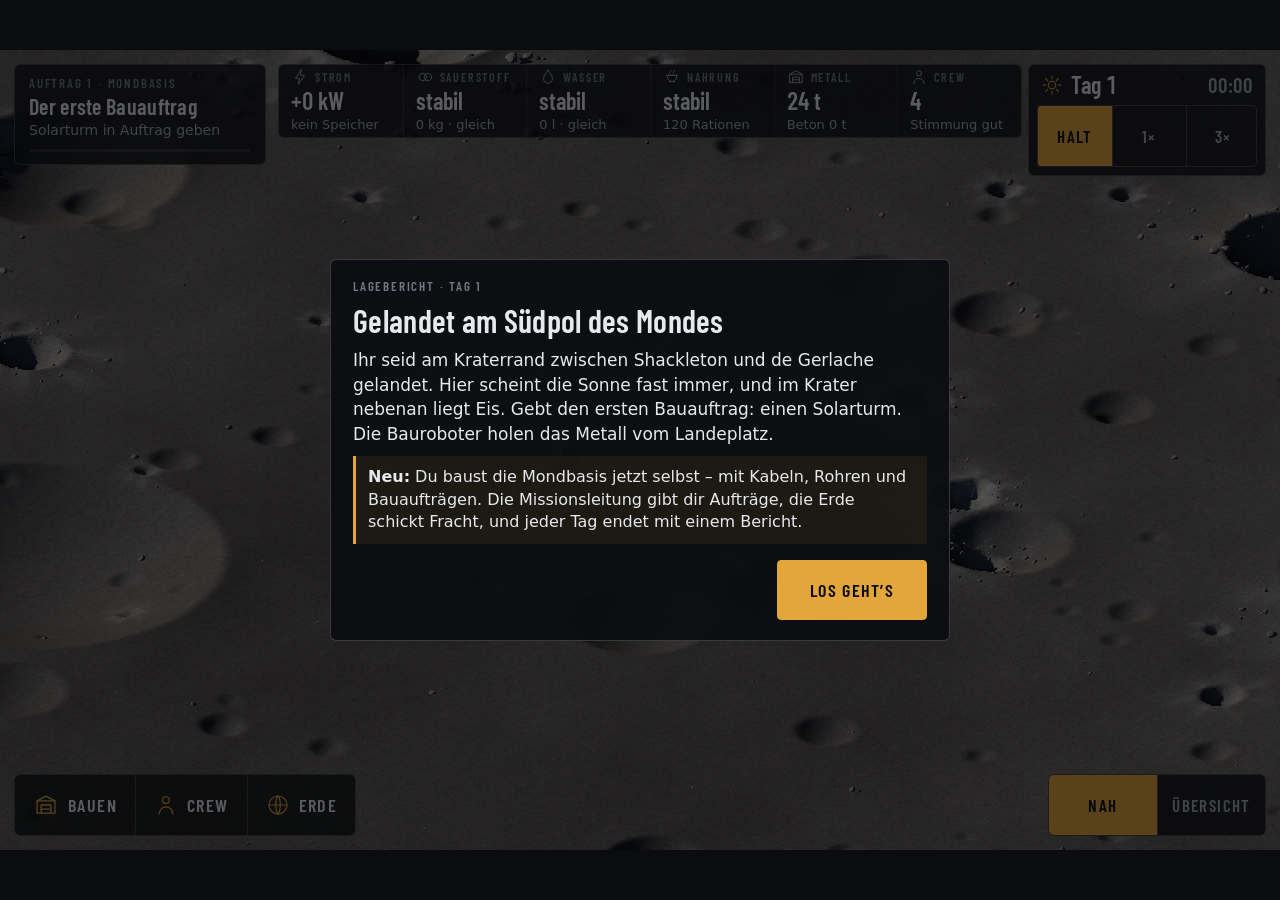
==== commit a19f3778: "Content-Update 2026-11-19 10:37" ====
--- a/neue-heimat/spiel.html
+++ b/neue-heimat/spiel.html
@@ -7,10 +7,12 @@
 <link rel="stylesheet" href="schrift.css">
 <style>
   /* Leitstand (GLANZ): Graphit-Flächen, eine Akzentfarbe Bernstein, Barlow Condensed für Titel und Zahlen.
-     Bühne 1280×800, als Ganzes skaliert (main.ts). Abschnitt A: nur Kopf, Zoom, Bildrate, Beenden. */
+     Bühne 1280×800, als Ganzes skaliert (main.ts). C1/C2: Kopf mit Uhr, Tempo, Zoom, Bildrate, Beenden, Bauleiste, Tafel rechts, Meldung oben. */
   :root {
     --bg0: #0a0c0f; --tafel: rgba(12, 14, 17, .86); --linie: rgba(255, 255, 255, .10); --linie2: rgba(255, 255, 255, .18);
     --txt: #e6e9ed; --txt2: #a1a9b3; --txt3: #6f7883; --akzent: #e2a63b;
+    --schloss: 0px;
+    --ok: #43bf83; --warn: #e0a23b; --fehler: #e0574d; --bg2: #161a1f;
     --titel: "Barlow Condensed", "Roboto Condensed", "Arial Narrow", sans-serif;
     --text: Roboto, "Segoe UI", system-ui, sans-serif;
   }
@@ -18,20 +20,132 @@
   #buehne { position: absolute; left: 0; top: 0; width: 1280px; height: 800px; transform-origin: 0 0; overflow: hidden; }
   #welt { position: absolute; inset: 0; }
   #welt canvas { display: block; }
-  .tafel { position: absolute; background: var(--tafel); border: 1px solid var(--linie2); border-radius: 6px; }
+  .tafel { box-sizing: border-box; position: absolute; background: var(--tafel); border: 1px solid var(--linie2); border-radius: 6px; }
   .ue { font: 600 13px var(--titel); letter-spacing: 1.8px; text-transform: uppercase; color: var(--txt3); }
-  #kopf { left: 14px; top: 14px; width: 300px; padding: 10px 14px 12px; display: flex; flex-direction: column; gap: 3px; }
+  #kopf { left: 14px; top: 14px; width: 252px; padding: 10px 14px 12px; display: flex; flex-direction: column; gap: 3px; }
   #kopf .titel { font: 600 22px/1.1 var(--titel); letter-spacing: .3px; }
   #kopf .klein { font-size: 14px; color: var(--txt2); }
-  #zoom { right: 14px; top: 14px; display: grid; grid-template-columns: 1fr 1fr; overflow: hidden; }
-  #zoom button { min-width: 112px; min-height: 60px; border: 0; background: transparent; color: var(--txt2); font: 600 17px var(--titel); letter-spacing: 1.4px; text-transform: uppercase; cursor: pointer; }
-  #zoom button + button { border-left: 1px solid var(--linie2); }
-  #zoom button[aria-pressed="true"] { background: var(--akzent); color: var(--bg0); }
-  #zoom button:focus-visible, #beenden:focus-visible { outline: 2px solid var(--akzent); outline-offset: -2px; }
+  #kopf { cursor: pointer; }
+  .balken { height: 3px; margin-top: 5px; background: rgba(255, 255, 255, .1); border-radius: 2px; overflow: hidden; }
+  .balken i { display: block; height: 100%; background: var(--akzent); }
+  #seite .ziel { display: flex; align-items: center; gap: 10px; padding: 8px 0; border-top: 1px solid var(--linie); font-size: 16px; color: var(--txt); }
+  #seite .ziel.ok { color: var(--txt2); }
+  #seite .ziel.ok .haken { background: var(--ok); border-color: var(--ok); color: var(--bg0); }
+  /* Dialog: Tagesbericht, Lagebericht */
+  #dialog { position: absolute; inset: 0; z-index: 20; background: rgba(5, 6, 7, .62); display: flex; align-items: center; justify-content: center; }
+  #dialog .karte { position: relative; width: 620px; max-height: 700px; overflow-y: auto; padding: 18px 22px 20px; display: flex; flex-direction: column; gap: 10px; background: rgba(12, 14, 17, .96); }
+  #dialog h2 { margin: 0; font: 600 32px/1.05 var(--titel); letter-spacing: .3px; }
+  #dialog .text { margin: 0; font-size: 17px; line-height: 1.45; color: var(--txt); }
+  #dialog section { display: flex; flex-direction: column; gap: 4px; padding-top: 8px; border-top: 1px solid var(--linie); }
+  #dialog section p { margin: 0; font-size: 16px; line-height: 1.4; color: var(--txt); }
+  #dialog .neu { margin: 0; padding: 10px 12px; border-left: 3px solid var(--akzent); background: rgba(226, 166, 59, .08); font-size: 16px; line-height: 1.4; }
+  #dialog .knoepfe-dialog { display: flex; justify-content: flex-end; gap: 10px; margin-top: 6px; flex-wrap: wrap; }
+  #dialog .knoepfe-dialog button { min-width: 150px; min-height: 60px; padding: 0 20px; border: 1px solid var(--linie2); border-radius: 4px; background: transparent; color: var(--txt); font: 600 18px var(--titel); letter-spacing: 1.3px; text-transform: uppercase; cursor: pointer; }
+  #dialog .knoepfe-dialog button.haupt { background: var(--akzent); border-color: var(--akzent); color: var(--bg0); }
+  #dialog .knoepfe-dialog button.gefahr { background: var(--fehler); border-color: var(--fehler); color: var(--bg0); }
+  /* Ressourcenleiste (Stilprobe: Überzeile, Wert, Trend) */
+  #ressourcen { left: 278px; top: 14px; width: 744px; height: 74px; display: grid; grid-template-columns: repeat(6, 1fr); }
+  #ressourcen .feld { display: flex; flex-direction: column; justify-content: center; gap: 2px; padding: 0 12px; border: 0; border-left: 1px solid var(--linie); background: transparent; color: var(--txt); text-align: left; font: inherit; min-width: 0; }
+  #ressourcen .feld:first-child { border-left: 0; }
+  #ressourcen button.feld { cursor: pointer; }
+  #ressourcen .zeile { display: flex; align-items: center; gap: 6px; }
+  #ressourcen .sym { color: var(--txt2); }
+  #ressourcen .ue { font-size: 12px; }
+  #ressourcen .wert { font: 600 24px/1.05 var(--titel); font-variant-numeric: tabular-nums; white-space: nowrap; }
+  #ressourcen .klein { font-size: 13px; color: var(--txt2); white-space: nowrap; overflow: hidden; text-overflow: ellipsis; }
+  .warn { color: var(--warn) !important; } .fehler { color: var(--fehler) !important; } .ok { color: var(--ok) !important; }
+  #zeittafel { right: 14px; top: 14px; width: 238px; padding: 8px; display: flex; flex-direction: column; gap: 8px; }
+  #uhr { display: flex; align-items: center; gap: 8px; padding: 0 4px; }
+  #uhr .sym { color: var(--akzent); }
+  #uhr .tag { font: 600 24px/1 var(--titel); font-variant-numeric: tabular-nums; }
+  #uhr .zeit { margin-left: auto; font: 600 20px/1 var(--titel); color: var(--txt2); font-variant-numeric: tabular-nums; }
+  #tempo { border: 1px solid var(--linie2); border-radius: 4px; }
+  #alarm { left: 278px; top: 98px; width: 744px; padding: 8px 14px; border-left: 3px solid var(--fehler); display: flex; flex-direction: column; gap: 4px; z-index: 3; }
+  #alarm .frist { display: flex; align-items: baseline; gap: 12px; font-size: 16px; }
+  #alarm .frist b { font: 600 19px var(--titel); letter-spacing: 1px; text-transform: uppercase; color: var(--fehler); }
+  #alarm .frist .rest { margin-left: auto; font: 600 19px var(--titel); font-variant-numeric: tabular-nums; }
+  #funk { left: 14px; bottom: 92px; width: 380px; padding: 9px 12px 10px; border-left: 3px solid var(--akzent); display: flex; flex-direction: column; gap: 3px; cursor: pointer; }
+  #funk[data-stufe="warn"] { border-left-color: var(--warn); }
+  #funk[data-stufe="alarm"] { border-left-color: var(--fehler); }
+  #funk .text { font-size: 16px; line-height: 1.35; }
+  #funk.neu { animation: funkneu 1.6s ease-out; }
+  @keyframes funkneu { from { background: rgba(226, 166, 59, .22); } to { background: var(--tafel); } }
+  #unten { left: 14px; bottom: 14px; }
+  #unten button { min-width: 0; padding: 0 18px; display: flex; align-items: center; gap: 9px; color: var(--txt); font-size: 18px; }
+  #unten .sym { color: var(--akzent); }
+  body.leiste-offen #unten, body.leiste-offen #funk, body.leiste-offen #zoom, body.leiste-offen #beenden { display: none; }
+  .knoepfe { display: grid; grid-auto-flow: column; overflow: hidden; }
+  .knoepfe button { min-width: 74px; min-height: 60px; border: 0; background: transparent; color: var(--txt2); font: 600 17px var(--titel); letter-spacing: 1.4px; text-transform: uppercase; cursor: pointer; }
+  .knoepfe button + button { border-left: 1px solid var(--linie2); }
+  .knoepfe button[aria-pressed="true"] { background: var(--akzent); color: var(--bg0); }
+  #zoom { right: calc(14px + var(--schloss)); bottom: 14px; }
+  #zoom button { min-width: 108px; }
+  #kopf .zahl { font-variant-numeric: tabular-nums; }
+  #zoom button:focus-visible, #tempo button:focus-visible, #beenden:focus-visible { outline: 2px solid var(--akzent); outline-offset: -2px; }
   #bps { right: 14px; bottom: 14px; padding: 6px 12px; display: flex; gap: 10px; align-items: baseline; }
   #bps-wert { font: 600 22px var(--titel); font-variant-numeric: tabular-nums; min-width: 2ch; text-align: right; }
-  #beenden { left: 14px; bottom: 14px; min-width: 140px; min-height: 60px; color: var(--txt); font: 600 17px var(--titel); letter-spacing: 1.4px; text-transform: uppercase; cursor: pointer; }
-  body.messung #kopf, body.messung #zoom, body.messung #beenden { display: none; }
+  #beenden { right: calc(246px + var(--schloss)); bottom: 14px; min-width: 140px; min-height: 60px; color: var(--txt); font: 600 17px var(--titel); letter-spacing: 1.4px; text-transform: uppercase; cursor: pointer; }
+  body.messung #kopf, body.messung #zoom, body.messung #zeittafel, body.messung #beenden, body.messung #unten, body.messung #ressourcen, body.messung #funk, body.messung #alarm { display: none !important; }
+  body:not(.messung) #bps { display: none; }
+  button { font-family: inherit; -webkit-tap-highlight-color: transparent; }
+  /* Bauen (C2) */
+  #bauleiste { left: 14px; right: calc(14px + var(--schloss)); bottom: 14px; padding: 10px 10px 10px 14px; display: flex; align-items: stretch; gap: 12px; z-index: 5; }
+  #bauleiste .gruppe { display: flex; flex-direction: column; gap: 6px; }
+  #bauleiste .gruppe + .gruppe { border-left: 1px solid var(--linie); padding-left: 12px; }
+  #bauleiste .reihe { display: flex; gap: 2px; }
+  #bauleiste button { width: 88px; min-height: 96px; padding: 8px 2px 6px; border: 1px solid transparent; border-radius: 4px; background: transparent; color: var(--txt); display: flex; flex-direction: column; align-items: center; gap: 4px; cursor: pointer; }
+  #bauleiste button:active { background: var(--bg2); border-color: var(--linie2); }
+  #bauleiste button .sym { color: var(--akzent); }
+  #bauleiste .n { font: 600 15px/1.05 var(--titel); letter-spacing: 0; text-align: center; }
+  #bauleiste .k { font-size: 12px; line-height: 1.2; color: var(--txt3); text-align: center; }
+  #bauleiste .zu { width: 56px; margin-left: auto; color: var(--txt2); justify-content: center; }
+  #seite { right: 14px; top: 142px; width: 344px; max-height: 568px; overflow-y: auto; padding: 14px 16px 16px; display: flex; flex-direction: column; gap: 10px; z-index: 4; }
+  #seite .x { position: absolute; top: 4px; right: 4px; width: 60px; height: 60px; display: grid; place-items: center; border: 0; background: transparent; color: var(--txt2); cursor: pointer; }
+  #seite .aktionen:empty { display: none; }
+  #seite > .ue, #seite > h2 { padding-right: 52px; }
+  #seite h2 { margin: 0; display: flex; align-items: center; gap: 10px; font: 600 27px/1.05 var(--titel); letter-spacing: .3px; }
+  #seite h2 .sym, #seite .schalter .sym { color: var(--akzent); flex: none; }
+  #seite p { margin: 0; font-size: 16px; line-height: 1.4; color: var(--txt2); }
+  #seite .live { display: flex; flex-direction: column; gap: 8px; }
+  #seite .live:empty { display: none; }
+  #seite .zeile { display: flex; justify-content: space-between; align-items: baseline; gap: 12px; padding-top: 6px; border-top: 1px solid var(--linie); font-size: 16px; color: var(--txt2); }
+  #seite .zeile b { font-weight: 500; color: var(--txt); text-align: right; font-variant-numeric: tabular-nums; }
+  #seite .hinweis { color: var(--txt); }
+  #seite .hinweis.warn, .zustand.warn { color: var(--warn); }
+  #seite .hinweis.fehler, .zustand.fehler { color: var(--fehler); }
+  .zustand { display: flex; align-items: center; gap: 8px; font: 600 17px var(--titel); letter-spacing: 1.2px; text-transform: uppercase; }
+  .zustand i { width: 9px; height: 9px; border-radius: 50%; background: currentColor; }
+  .zustand.ok { color: var(--ok); } .zustand.grau { color: var(--txt3); }
+  #seite .warum { padding-left: 10px; border-left: 2px solid var(--akzent); font-size: 16px; color: var(--txt); }
+  #seite .aktionen .breit, #seite .aktionen .ue, #seite .aktionen p, #seite .aktionen .stepper { grid-column: 1 / -1; }
+  #seite .aktionen button.gefahr { background: var(--fehler); border-color: var(--fehler); color: var(--bg0); }
+  #seite .liste { display: flex; flex-direction: column; gap: 6px; margin-top: 4px; }
+  #seite .person { min-height: 60px; padding: 8px 12px; display: grid; grid-template-columns: 1fr auto; grid-template-rows: auto auto; column-gap: 10px; align-items: center; text-align: left; border: 1px solid var(--linie2); border-radius: 4px; background: transparent; color: var(--txt); cursor: pointer; }
+  #seite .person .n { font: 600 19px/1.1 var(--titel); letter-spacing: .3px; }
+  #seite .person .k { grid-row: 2; font-size: 14px; color: var(--txt2); }
+  #seite .person .st { grid-column: 2; grid-row: 1 / 3; font: 600 15px var(--titel); letter-spacing: 1px; text-transform: uppercase; }
+  #seite .gedenk { padding: 10px 12px; border: 1px solid var(--linie2); border-radius: 4px; display: flex; flex-direction: column; gap: 6px; }
+  #seite .stepper { display: grid; grid-template-columns: 1fr 60px 92px 60px; align-items: center; gap: 6px; font-size: 16px; color: var(--txt2); }
+  #seite .stepper b { text-align: center; font: 600 21px var(--titel); color: var(--txt); font-variant-numeric: tabular-nums; }
+  #seite .aktionen .stepper button { min-height: 56px; font: 400 28px/1 var(--text); }
+  #seite .funkzeile { padding: 6px 0 6px 10px; border-left: 3px solid var(--akzent); }
+  #seite .funkzeile[data-stufe="leise"] { border-left-color: var(--linie2); }
+  #seite .funkzeile[data-stufe="warn"] { border-left-color: var(--warn); }
+  #seite .funkzeile[data-stufe="alarm"] { border-left-color: var(--fehler); }
+  #seite .funkzeile p { color: var(--txt); }
+  #seite .schalter { width: 100%; min-height: 56px; padding: 8px 10px; display: flex; align-items: center; gap: 10px; text-align: left; border: 1px solid var(--linie2); border-radius: 4px; background: transparent; color: var(--txt2); font-size: 16px; cursor: pointer; }
+  #seite .schalter small { display: block; font-size: 13px; color: var(--txt3); }
+  #seite .schalter[aria-pressed="true"] { border-color: var(--akzent); color: var(--txt); }
+  #seite .haken { width: 22px; height: 22px; flex: none; display: grid; place-items: center; border: 1.5px solid var(--txt3); border-radius: 3px; color: transparent; }
+  #seite .schalter[aria-pressed="true"] .haken { background: var(--akzent); border-color: var(--akzent); color: var(--bg0); }
+  #seite .aktionen { display: grid; grid-template-columns: 1fr 1fr; gap: 8px; margin-top: 4px; }
+  #seite .aktionen button { min-height: 56px; padding: 6px 8px; display: flex; align-items: center; justify-content: center; gap: 6px; border: 1px solid var(--linie2); border-radius: 4px; background: transparent; color: var(--txt); font: 600 16px var(--titel); letter-spacing: 1.1px; text-transform: uppercase; cursor: pointer; }
+  #seite .aktionen button[aria-pressed="true"] { border-color: var(--akzent); color: var(--akzent); }
+  #seite .aktionen button.haupt { background: var(--akzent); border-color: var(--akzent); color: var(--bg0); }
+  #seite .aktionen button:disabled { opacity: .35; cursor: default; }
+  #seite button:focus-visible, #bauleiste button:focus-visible, #bauknopf:focus-visible { outline: 2px solid var(--akzent); outline-offset: 2px; }
+  #meldung { left: 50%; bottom: 100px; transform: translateX(-50%); padding: 12px 20px; font: 600 18px var(--titel); letter-spacing: .6px; border-left: 3px solid var(--akzent); z-index: 6; pointer-events: none; }
+  #meldung.fehler { border-left-color: var(--fehler); color: var(--txt); }
   #drehen { position: fixed; inset: 0; z-index: 50; background: var(--bg0); display: flex; flex-direction: column; align-items: center; justify-content: center; gap: 12px; text-align: center; padding: 24px; font: 600 26px var(--titel); letter-spacing: .4px; }
   #drehen small { font: 400 18px var(--text); color: var(--txt2); }
   [hidden] { display: none !important; }
@@ -40,20 +154,36 @@
 <body>
 <div id="buehne">
   <div id="welt"></div>
-  <div id="kopf" class="tafel">
-    <div class="ue">Mondbasis · Südpol</div>
-    <div class="titel">Vorschau Abschnitt A</div>
-    <div class="klein">Ziehen verschiebt die Karte. Doppeltipp oder zwei Finger wechseln die Zoomstufe.</div>
+  <div id="kopf" class="tafel" role="button" aria-label="Aktueller Auftrag"></div>
+  <div id="ressourcen" class="tafel" aria-label="Vorräte"></div>
+  <div id="zeittafel" class="tafel">
+    <div id="uhr"></div>
+    <div id="tempo" class="knoepfe" role="group" aria-label="Tempo">
+      <button type="button" data-t="0" aria-pressed="false">Halt</button>
+      <button type="button" data-t="1" aria-pressed="true">1×</button>
+      <button type="button" data-t="3" aria-pressed="false">3×</button>
+    </div>
   </div>
-  <div id="zoom" class="tafel" role="group" aria-label="Zoomstufe">
+  <div id="alarm" class="tafel" role="alert" hidden></div>
+  <div id="funk" class="tafel" role="status" hidden></div>
+  <div id="zoom" class="tafel knoepfe" role="group" aria-label="Zoomstufe">
     <button type="button" data-z="nah" aria-pressed="true">Nah</button>
     <button type="button" data-z="uebersicht" aria-pressed="false">Übersicht</button>
   </div>
   <div id="bps" class="tafel"><span class="ue">Bilder/s</span><span id="bps-wert">–</span></div>
   <button type="button" id="beenden" class="tafel" hidden>Beenden</button>
+  <div id="unten" class="tafel knoepfe" role="group" aria-label="Ansichten">
+    <button type="button" id="bauknopf"></button>
+    <button type="button" id="crewknopf"></button>
+    <button type="button" id="erdeknopf"></button>
+  </div>
+  <div id="bauleiste" class="tafel" hidden></div>
+  <div id="seite" class="tafel" hidden></div>
+  <div id="meldung" class="tafel" role="status" hidden></div>
+  <div id="dialog" hidden></div>
 </div>
 <div id="drehen" hidden>Bitte dreh das Tablet.<small>Neue Heimat spielt man quer.</small></div>
 <script src="phaser.min.js"></script>
-<script src="spiel.js"></script>
+<script src="spiel.js?v=202611190936"></script>
 </body>
 </html>
